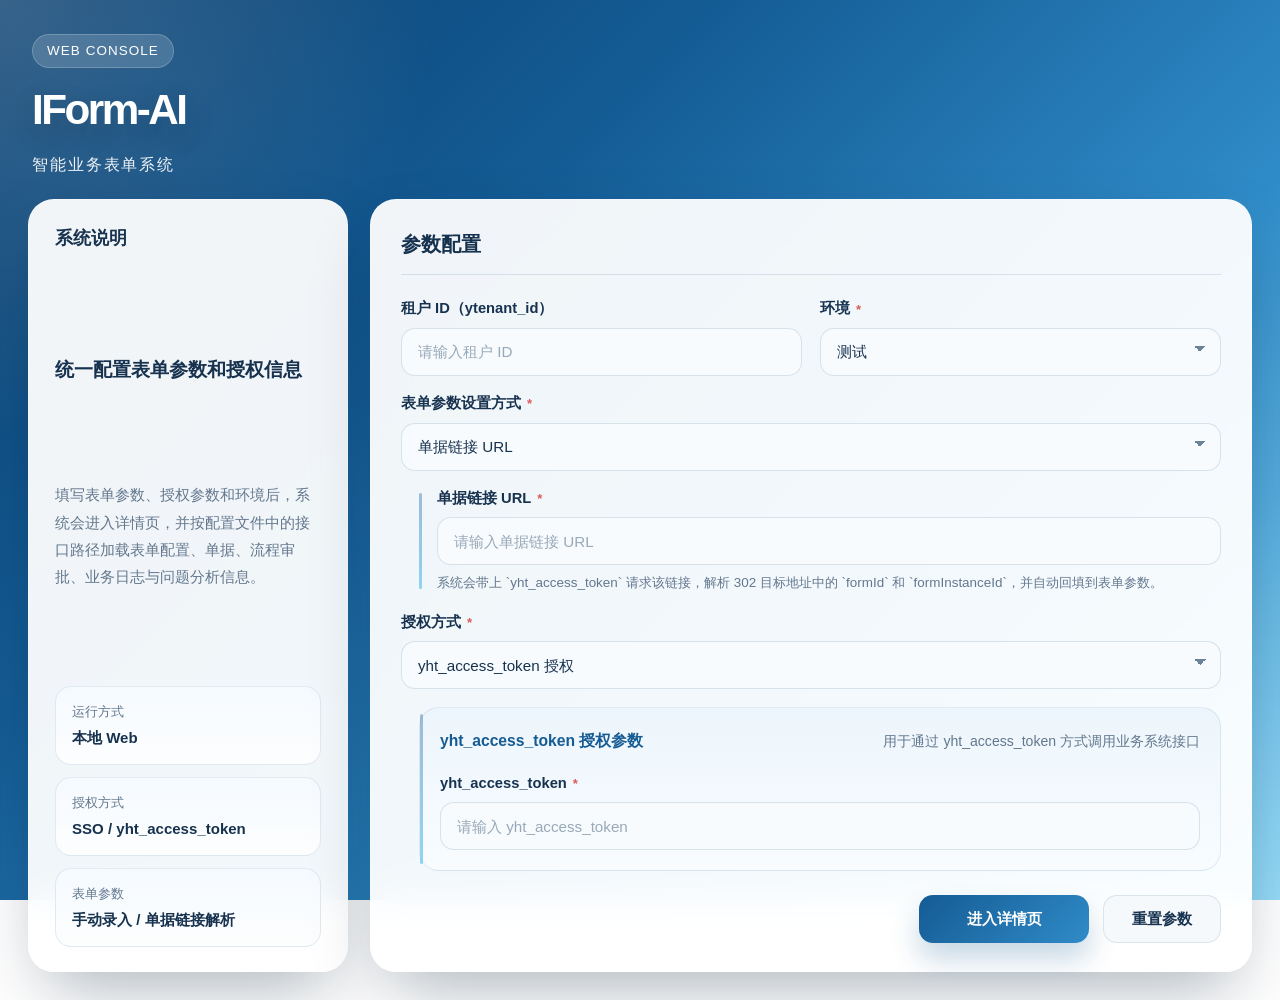
==== IForm-AI/assets/templates/index.html @ 5bcc00d0 "init" ====
<!DOCTYPE html>
<html lang="zh-CN">
<head>
    <meta charset="UTF-8">
    <meta name="viewport" content="width=device-width, initial-scale=1.0">
    <title>IForm-AI 表单业务系统</title>
    <link rel="icon" href="data:image/svg+xml,%3Csvg xmlns='http://www.w3.org/2000/svg' viewBox='0 0 64 64'%3E%3Crect width='64' height='64' rx='14' fill='%23155b94'/%3E%3Ctext x='32' y='41' font-size='28' text-anchor='middle' fill='white' font-family='Arial, sans-serif'%3EAI%3C/text%3E%3C/svg%3E">
    <link rel="stylesheet" href="../static/css/style.css?v=9">
</head>
<body class="page-home">
    <div class="container container-home">
        <header class="header header-home">
            <div class="hero-badge">Web Console</div>
            <h1 class="logo">IForm-AI</h1>
            <p class="subtitle">智能业务表单系统</p>
        </header>

        <main class="main-content home-main">
            <section class="form-shell">
                <aside class="intro-panel glass-panel">
                    <div class="panel-head panel-head-compact">
                        <h2 class="panel-title">系统说明</h2>
                    </div>
                    <p class="intro-title">统一配置表单参数和授权信息</p>
                    <p class="intro-text">填写表单参数、授权参数和环境后，系统会进入详情页，并按配置文件中的接口路径加载表单配置、单据、流程审批、业务日志与问题分析信息。</p>

                    <div class="intro-list">
                        <div class="intro-item">
                            <span class="intro-key">运行方式</span>
                            <span class="intro-value">本地 Web</span>
                        </div>
                        <div class="intro-item">
                            <span class="intro-key">授权方式</span>
                            <span class="intro-value">SSO / yht_access_token</span>
                        </div>
                        <div class="intro-item">
                            <span class="intro-key">表单参数</span>
                            <span class="intro-value">手动录入 / 单据链接解析</span>
                        </div>
                    </div>
                </aside>

                <section class="form-card form-card-wide">
                    <h2 class="form-title">参数配置</h2>
                    <form id="businessForm" class="form form-desktop">
                        <div class="form-grid">
                            <div class="form-group">
                                <label for="ytenant_id" class="form-label">
                                    <span class="label-text">租户 ID（ytenant_id）</span>
                                </label>
                                <input type="text" id="ytenant_id" name="ytenant_id" class="form-input" placeholder="请输入租户 ID">
                            </div>

                            <div class="form-group">
                                <label for="environment" class="form-label">
                                    <span class="label-text">环境</span>
                                    <span class="required">*</span>
                                </label>
                                <select id="environment" name="environment" class="form-input form-select" required>
                                    <option value="test">测试</option>
                                    <option value="daily">日常</option>
                                    <option value="pre">预发</option>
                                    <option value="core1">核心1</option>
                                    <option value="core2">核心2</option>
                                    <option value="core3">核心3</option>
                                    <option value="core4">核心4</option>
                                    <option value="shangkai">商开</option>
                                    <option value="overseas">海外</option>
                                </select>
                            </div>

                            <div class="form-group form-group-full">
                                <label for="formParamMode" class="form-label">
                                    <span class="label-text">表单参数设置方式</span>
                                    <span class="required">*</span>
                                </label>
                                <select id="formParamMode" name="formParamMode" class="form-input form-select" required>
                                    <option value="manual">表单Id + 单据Id</option>
                                    <option value="url">单据链接 URL</option>
                                </select>
                            </div>

                            <div class="form-grid form-grid-nested sub-level-block" id="manualParamGroup">
                                <div class="form-group">
                                    <label for="pkBo" class="form-label">
                                        <span class="label-text">表单Id（pkBo）</span>
                                        <span class="required">*</span>
                                    </label>
                                    <input type="text" id="pkBo" name="pkBo" class="form-input" placeholder="请输入表单Id">
                                </div>

                                <div class="form-group">
                                    <label for="pkBoins" class="form-label">
                                        <span class="label-text">单据Id（pkBoins）</span>
                                        <span class="required">*</span>
                                    </label>
                                    <input type="text" id="pkBoins" name="pkBoins" class="form-input" placeholder="请输入单据Id">
                                </div>
                            </div>

                            <div class="form-group form-group-full sub-level-block is-hidden" id="urlParamGroup">
                                <label for="billUrl" class="form-label">
                                    <span class="label-text">单据链接 URL</span>
                                    <span class="required">*</span>
                                </label>
                                <input type="url" id="billUrl" name="billUrl" class="form-input" placeholder="请输入单据链接 URL">
                                <div class="field-note">系统会带上 `yht_access_token` 请求该链接，解析 302 目标地址中的 `formId` 和 `formInstanceId`，并自动回填到表单参数。</div>
                            </div>

                            <div class="form-group form-group-full">
                                <label for="authType" class="form-label">
                                    <span class="label-text">授权方式</span>
                                    <span class="required">*</span>
                                </label>
                                <select id="authType" name="authType" class="form-input form-select" required>
                                    <option value="sso">sso授权</option>
                                    <option value="yht_access_token">yht_access_token 授权</option>
                                </select>
                            </div>
                        </div>

                        <section class="auth-block sub-level-block" id="ssoAuthGroup">
                            <div class="auth-block-head">
                                <div class="auth-block-title">SSO 授权参数</div>
                                <div class="auth-block-note">用于通过 SSO 方式调用业务系统接口</div>
                            </div>
                            <div class="form-grid">
                                <div class="form-group form-group-full">
                                    <label for="ssoUrl" class="form-label">
                                        <span class="label-text">SSO 链接地址（ssoUrl）</span>
                                        <span class="required">*</span>
                                    </label>
                                    <input type="url" id="ssoUrl" name="ssoUrl" class="form-input" placeholder="请输入 SSO 链接地址">
                                </div>

                                <div class="form-group">
                                    <label for="secretKey" class="form-label">
                                        <span class="label-text">密钥（secretKey）</span>
                                        <span class="required">*</span>
                                    </label>
                                    <input type="text" id="secretKey" name="secretKey" class="form-input" placeholder="请输入密钥">
                                </div>

                                <div class="form-group">
                                    <label for="linkPassword" class="form-label">
                                        <span class="label-text">链接密码（linkPassword）</span>
                                    </label>
                                    <input type="text" id="linkPassword" name="linkPassword" class="form-input" placeholder="请输入链接密码，没有可不填">
                                </div>
                            </div>
                        </section>

                        <section class="auth-block sub-level-block is-hidden" id="tokenAuthGroup">
                            <div class="auth-block-head">
                                <div class="auth-block-title">yht_access_token 授权参数</div>
                                <div class="auth-block-note">用于通过 yht_access_token 方式调用业务系统接口</div>
                            </div>
                            <div class="form-grid">
                                <div class="form-group form-group-full">
                                    <label for="yhtAccessToken" class="form-label">
                                        <span class="label-text">yht_access_token</span>
                                        <span class="required">*</span>
                                    </label>
                                    <input type="text" id="yhtAccessToken" name="yht_access_token" class="form-input" placeholder="请输入 yht_access_token">
                                </div>
                            </div>
                        </section>

                        <div class="form-actions">
                            <button type="submit" class="btn btn-primary">
                                <span class="btn-text">进入详情页</span>
                                <span class="btn-loading" style="display: none;">
                                    <span class="spinner"></span>
                                    处理中...
                                </span>
                            </button>
                            <button type="reset" class="btn btn-secondary">重置参数</button>
                        </div>
                    </form>
                </section>
            </section>
        </main>
    </div>

    <div id="toast" class="toast" style="display: none;">
        <span class="toast-message"></span>
    </div>

    <script src="../static/js/app.js?v=9"></script>
</body>
</html>
---- IForm-AI/assets/static/css/style.css ----
/* IForm-AI Desktop System Styles */

*, *::before, *::after {
    box-sizing: border-box;
    margin: 0;
    padding: 0;
}

:root {
    --bg-1: #0a4070;
    --bg-2: #145c95;
    --bg-3: #2f8bc7;
    --bg-4: #85d5f7;
    --panel-bg: rgba(255, 255, 255, 0.94);
    --panel-border: rgba(255, 255, 255, 0.34);
    --panel-shadow: 0 30px 70px -18px rgba(0, 28, 52, 0.35);
    --text-main: #17324f;
    --text-sub: #63778d;
    --line-soft: rgba(18, 74, 118, 0.1);
    --accent-1: #155b94;
    --accent-2: #2f8bc7;
    --accent-3: #6fc8ed;
    --surface-soft: #f5faff;
    --surface-mid: #edf5fc;
    --danger: #d95c57;
    --success: #239768;
}

html {
    min-height: 100%;
    font-size: 16px;
    scroll-behavior: smooth;
    -webkit-text-size-adjust: 100%;
    -webkit-tap-highlight-color: transparent;
}

body {
    min-height: 100vh;
    min-height: 100dvh;
    padding: 28px;
    font-family: "Segoe UI", "PingFang SC", "Microsoft YaHei", sans-serif;
    line-height: 1.6;
    color: var(--text-main);
    background:
        radial-gradient(circle at top left, rgba(255, 255, 255, 0.18), transparent 28%),
        radial-gradient(circle at bottom right, rgba(255, 255, 255, 0.14), transparent 26%),
        linear-gradient(135deg, var(--bg-1), var(--bg-2), var(--bg-3), var(--bg-4));
    background-size: cover;
    background-attachment: fixed;
    -webkit-font-smoothing: antialiased;
    -moz-osx-font-smoothing: grayscale;
}

.container {
    width: min(100%, 1320px);
    margin: 0 auto;
}

.container-home {
    display: flex;
    flex-direction: column;
    gap: 22px;
}

.container-wide {
    display: flex;
    flex-direction: column;
    gap: 22px;
}

.header {
    color: #fff;
}

.header-home {
    display: flex;
    flex-direction: column;
    gap: 8px;
    padding: 6px 4px 0;
}

.header-left {
    display: flex;
    flex-direction: column;
    gap: 14px;
}

.header-topbar {
    display: flex;
    align-items: center;
    justify-content: space-between;
    gap: 18px;
}

.hero-badge,
.detail-header-note {
    display: inline-flex;
    align-items: center;
    align-self: flex-start;
    min-height: 34px;
    padding: 0 14px;
    border-radius: 999px;
    background: rgba(255, 255, 255, 0.16);
    border: 1px solid rgba(255, 255, 255, 0.2);
    color: #fff;
    font-size: 0.84rem;
    letter-spacing: 0.08em;
    text-transform: uppercase;
    backdrop-filter: blur(12px);
    -webkit-backdrop-filter: blur(12px);
}

.logo {
    font-size: clamp(2.6rem, 3.3vw, 3.6rem);
    font-weight: 800;
    letter-spacing: -0.06em;
    margin: 0;
    text-shadow: 0 10px 35px rgba(0, 0, 0, 0.2);
}

.subtitle {
    color: rgba(255, 255, 255, 0.92);
    font-size: 0.98rem;
    letter-spacing: 0.12em;
    text-transform: uppercase;
}

.detail-header-row {
    display: flex;
    align-items: flex-end;
    justify-content: space-between;
    gap: 18px;
}

.main-content {
    width: 100%;
}

.home-main,
.detail-main {
    display: flex;
    flex-direction: column;
    gap: 22px;
}

.detail-workspace {
    display: grid;
    grid-template-columns: 340px minmax(0, 1fr);
    gap: 22px;
    align-items: start;
}

.detail-sidebar {
    position: sticky;
    top: 28px;
    display: flex;
    flex-direction: column;
    gap: 18px;
    max-height: calc(100vh - 56px);
    overflow: auto;
}

.sidebar-head {
    margin-bottom: 0;
}

.detail-content {
    min-height: calc(100vh - 198px);
    padding: 26px;
}

.detail-content-head {
    display: flex;
    align-items: flex-start;
    justify-content: space-between;
    gap: 18px;
    padding-bottom: 18px;
    border-bottom: 1px solid var(--line-soft);
    margin-bottom: 18px;
}

.form-shell {
    display: grid;
    grid-template-columns: 320px minmax(0, 1fr);
    gap: 22px;
    align-items: stretch;
}

.glass-panel,
.form-card {
    background: var(--panel-bg);
    border: 1px solid var(--panel-border);
    border-radius: 26px;
    box-shadow: var(--panel-shadow);
    backdrop-filter: blur(18px);
    -webkit-backdrop-filter: blur(18px);
}

.glass-panel {
    padding: 24px 26px;
}

.form-card {
    padding: 28px 30px;
}

.form-card-wide {
    min-height: 100%;
}

.intro-panel {
    display: flex;
    flex-direction: column;
    justify-content: space-between;
    gap: 20px;
}

.panel-head,
.panel-head-compact {
    display: flex;
    align-items: center;
    justify-content: space-between;
    gap: 16px;
}

.panel-head {
    margin-bottom: 18px;
}

.panel-head-compact {
    margin-bottom: 8px;
}

.panel-title {
    font-size: 1.12rem;
    font-weight: 700;
    color: var(--text-main);
}

.panel-note {
    color: var(--text-sub);
    font-size: 0.9rem;
}

.intro-title {
    font-size: 1.2rem;
    font-weight: 700;
    color: var(--text-main);
}

.intro-text {
    color: var(--text-sub);
    font-size: 0.95rem;
    line-height: 1.8;
}

.intro-list {
    display: flex;
    flex-direction: column;
    gap: 12px;
}

.intro-item {
    display: flex;
    flex-direction: column;
    gap: 4px;
    padding: 14px 16px;
    border-radius: 16px;
    background: linear-gradient(180deg, var(--surface-soft), #fdfefe);
    border: 1px solid var(--line-soft);
}

.intro-key {
    color: var(--text-sub);
    font-size: 0.82rem;
}

.intro-value {
    color: var(--text-main);
    font-weight: 700;
    font-size: 0.94rem;
}

.form-title {
    margin-bottom: 22px;
    padding-bottom: 14px;
    border-bottom: 1px solid rgba(21, 91, 148, 0.14);
    font-size: 1.28rem;
    font-weight: 700;
    color: var(--text-main);
}

.form {
    display: flex;
    flex-direction: column;
    gap: 18px;
}

.form-grid {
    display: grid;
    grid-template-columns: repeat(2, minmax(0, 1fr));
    gap: 16px 18px;
}

.form-grid-nested {
    grid-column: 1 / -1;
}

.is-hidden {
    display: none !important;
}

.form-group {
    display: flex;
    flex-direction: column;
    gap: 7px;
}

.form-group-full {
    grid-column: 1 / -1;
}

.field-note {
    color: var(--text-sub);
    font-size: 0.84rem;
    line-height: 1.7;
}

.sub-level-block {
    position: relative;
    margin-left: 18px;
    padding-left: 18px;
}

.sub-level-block::before {
    content: "";
    position: absolute;
    left: 0;
    top: 6px;
    bottom: 6px;
    width: 3px;
    border-radius: 999px;
    background: linear-gradient(180deg, rgba(21, 91, 148, 0.38), rgba(111, 200, 237, 0.75));
}

.form-label {
    display: flex;
    align-items: center;
    gap: 6px;
    color: var(--text-main);
    font-size: 0.92rem;
    font-weight: 600;
}

.label-text {
    display: inline-block;
}

.required {
    color: var(--danger);
    font-size: 0.82rem;
}

.form-input {
    width: 100%;
    min-height: 48px;
    padding: 0 16px;
    border: 1px solid rgba(18, 74, 118, 0.14);
    border-radius: 14px;
    background: #f8fbfe;
    color: var(--text-main);
    font-size: 0.95rem;
    transition: all 0.22s ease;
}

.form-input:hover {
    border-color: rgba(21, 91, 148, 0.26);
    background: #fff;
}

.form-input:focus {
    outline: none;
    border-color: var(--accent-2);
    background: #fff;
    box-shadow: 0 0 0 4px rgba(47, 139, 199, 0.12);
}

.form-input::placeholder {
    color: #98a9b8;
}

.form-select {
    appearance: none;
    -webkit-appearance: none;
    -moz-appearance: none;
    padding-right: 48px;
    background-image:
        linear-gradient(45deg, transparent 50%, #69839b 50%),
        linear-gradient(135deg, #69839b 50%, transparent 50%);
    background-position:
        calc(100% - 20px) calc(50% - 3px),
        calc(100% - 14px) calc(50% - 3px);
    background-size: 6px 6px, 6px 6px;
    background-repeat: no-repeat;
}

.form-select option {
    color: var(--text-main);
    background: #fff;
}

.auth-block {
    display: flex;
    flex-direction: column;
    gap: 18px;
    padding: 20px;
    border-radius: 20px;
    background: linear-gradient(180deg, rgba(236, 245, 252, 0.96), rgba(248, 252, 255, 0.96));
    border: 1px solid rgba(21, 91, 148, 0.1);
}

.auth-block-head {
    display: flex;
    align-items: baseline;
    justify-content: space-between;
    gap: 16px;
}

.auth-block-title {
    font-size: 0.98rem;
    font-weight: 700;
    color: var(--accent-1);
}

.auth-block-note {
    color: var(--text-sub);
    font-size: 0.88rem;
}

.form-actions {
    display: flex;
    justify-content: flex-end;
    gap: 14px;
    padding-top: 6px;
}

.btn {
    min-height: 48px;
    padding: 0 22px;
    border: 0;
    border-radius: 14px;
    font-size: 0.95rem;
    font-weight: 700;
    cursor: pointer;
    transition: all 0.22s ease;
    display: inline-flex;
    align-items: center;
    justify-content: center;
    gap: 8px;
}

.btn-primary {
    min-width: 170px;
    background: linear-gradient(135deg, var(--accent-1), var(--accent-2));
    color: #fff;
    box-shadow: 0 16px 28px rgba(21, 91, 148, 0.24);
}

.btn-primary:hover {
    transform: translateY(-1px);
    box-shadow: 0 20px 34px rgba(21, 91, 148, 0.28);
}

.btn-primary:disabled {
    opacity: 0.72;
    cursor: not-allowed;
    transform: none;
    box-shadow: none;
}

.btn-secondary {
    min-width: 118px;
    background: #f6f9fc;
    color: var(--text-main);
    border: 1px solid rgba(18, 74, 118, 0.12);
}

.btn-secondary:hover {
    background: #fff;
}

.btn-inline {
    min-width: 124px;
}

.btn-loading {
    display: flex;
    align-items: center;
    gap: 10px;
}

.spinner {
    width: 17px;
    height: 17px;
    border: 2px solid rgba(255, 255, 255, 0.35);
    border-top-color: #fff;
    border-radius: 50%;
    animation: spin 0.8s linear infinite;
}

@keyframes spin {
    to {
        transform: rotate(360deg);
    }
}

.back-link,
.status-chip {
    min-height: 40px;
    padding: 0 16px;
    border-radius: 999px;
    display: inline-flex;
    align-items: center;
    justify-content: center;
    color: #fff;
    backdrop-filter: blur(12px);
    -webkit-backdrop-filter: blur(12px);
}

.back-link {
    background: rgba(255, 255, 255, 0.18);
    border: 1px solid rgba(255, 255, 255, 0.2);
    text-decoration: none;
    font-size: 0.92rem;
}

.back-link:hover {
    background: rgba(255, 255, 255, 0.24);
}

.status-chip {
    background: rgba(255, 255, 255, 0.16);
    border: 1px solid rgba(255, 255, 255, 0.16);
    font-size: 0.88rem;
    font-weight: 700;
}

.status-chip.is-loading {
    background: rgba(255, 183, 0, 0.22);
}

.status-chip.is-success {
    background: rgba(35, 151, 104, 0.22);
}

.status-chip.is-error {
    background: rgba(217, 92, 87, 0.24);
}

.summary-grid {
    display: grid;
    gap: 14px;
}

.summary-grid-wide {
    grid-template-columns: repeat(4, minmax(0, 1fr));
}

.summary-grid-sidebar {
    grid-template-columns: 1fr;
    gap: 10px;
}

.summary-item {
    display: flex;
    flex-direction: column;
    gap: 8px;
    min-height: 96px;
    padding: 16px;
    border-radius: 18px;
    background: linear-gradient(180deg, var(--surface-mid), #fdfefe);
    border: 1px solid var(--line-soft);
}

.summary-label {
    color: var(--text-sub);
    font-size: 0.82rem;
}

.summary-value {
    color: var(--text-main);
    font-size: 0.95rem;
    font-weight: 700;
    word-break: break-word;
}

.summary-grid-sidebar .summary-item {
    min-height: auto;
    padding: 13px 14px;
    border-radius: 14px;
}

.summary-grid-sidebar .summary-label {
    font-size: 0.78rem;
}

.summary-grid-sidebar .summary-value {
    font-size: 0.9rem;
}

.sidebar-actions {
    display: grid;
    grid-template-columns: 1fr;
    gap: 10px;
    padding-top: 4px;
}

.tabs-panel {
    padding-top: 20px;
}

.tab-list {
    display: flex;
    flex-wrap: wrap;
    gap: 12px;
    margin-bottom: 18px;
}

.tab-list-bar {
    padding: 8px;
    border-radius: 18px;
    background: rgba(237, 245, 252, 0.72);
    border: 1px solid var(--line-soft);
}

.tab-button {
    min-height: 44px;
    padding: 0 18px;
    border: 0;
    border-radius: 999px;
    background: #eef5fb;
    color: #2d5274;
    font-size: 0.92rem;
    font-weight: 700;
    cursor: pointer;
    transition: all 0.2s ease;
}

.tab-button:hover {
    background: #e4eff8;
}

.tab-button.is-active {
    color: #fff;
    background: linear-gradient(135deg, var(--accent-1), var(--accent-2));
    box-shadow: 0 14px 28px rgba(21, 91, 148, 0.2);
}

.tab-panels {
    min-height: 420px;
}

.detail-tab-panels {
    min-height: 520px;
}

.tab-panel {
    animation: fadeUp 0.22s ease;
}

.data-block {
    min-height: 280px;
}

.business-data-view {
    display: flex;
    flex-direction: column;
    gap: 18px;
}

.business-section {
    overflow: hidden;
    border: 1px solid rgba(18, 74, 118, 0.12);
    border-radius: 18px;
    background: linear-gradient(180deg, #ffffff, #f7fbff);
    box-shadow: 0 14px 30px -26px rgba(21, 91, 148, 0.5);
}

.business-section-head {
    display: flex;
    align-items: center;
    justify-content: space-between;
    gap: 16px;
    padding: 15px 18px;
    background: linear-gradient(90deg, rgba(21, 91, 148, 0.1), rgba(111, 200, 237, 0.08));
    border-bottom: 1px solid rgba(18, 74, 118, 0.1);
}

.business-section-title {
    color: var(--accent-1);
    font-size: 0.98rem;
    font-weight: 800;
}

.business-section-note {
    color: var(--text-sub);
    font-size: 0.82rem;
}

.business-table-wrap {
    width: 100%;
    overflow-x: auto;
}

.business-table {
    width: 100%;
    min-width: 520px;
    border-collapse: collapse;
    table-layout: fixed;
    background: #fff;
}

.business-table th,
.business-table td {
    padding: 13px 16px;
    border-bottom: 1px solid rgba(18, 74, 118, 0.09);
    color: var(--text-main);
    font-size: 0.92rem;
    line-height: 1.6;
    text-align: left;
    vertical-align: top;
    word-break: break-word;
}

.business-table thead th {
    background: #eef6fc;
    color: #49657d;
    font-size: 0.78rem;
    font-weight: 800;
    letter-spacing: 0.08em;
    text-transform: uppercase;
}

.business-table tbody th {
    width: 30%;
    background: #f8fbfe;
    color: #42617d;
    font-weight: 700;
}

.business-table tbody tr:last-child th,
.business-table tbody tr:last-child td {
    border-bottom: 0;
}

.business-table-detail {
    min-width: 680px;
    table-layout: auto;
}

.business-table-detail tbody th {
    width: 80px;
    text-align: center;
}

.tree-list {
    display: flex;
    flex-direction: column;
    gap: 12px;
    padding: 16px;
}

.tree-list .tree-list {
    padding: 12px 0 0 18px;
}

.tree-node {
    position: relative;
    overflow: hidden;
    border: 1px solid rgba(18, 74, 118, 0.11);
    border-radius: 16px;
    background: #fff;
}

.tree-node::before {
    content: "";
    position: absolute;
    top: 46px;
    bottom: 16px;
    left: 25px;
    width: 1px;
    background: rgba(47, 139, 199, 0.18);
}

.tree-node-head {
    display: flex;
    align-items: center;
    gap: 10px;
    width: 100%;
    min-height: 46px;
    padding: 11px 14px;
    border: 0;
    background: #f7fbfe;
    border-bottom: 1px solid rgba(18, 74, 118, 0.08);
    cursor: pointer;
    text-align: left;
    font: inherit;
}

.tree-node-head:hover {
    background: #eef7fd;
}

.tree-node-head:focus-visible {
    outline: 2px solid rgba(47, 139, 199, 0.55);
    outline-offset: -2px;
}

.tree-node-dot {
    width: 10px;
    height: 10px;
    border: 2px solid #fff;
    border-radius: 50%;
    background: var(--accent-2);
    box-shadow: 0 0 0 4px rgba(47, 139, 199, 0.14);
}

.tree-node-toggle {
    width: 10px;
    height: 10px;
    border-right: 2px solid var(--accent-2);
    border-bottom: 2px solid var(--accent-2);
    transform: rotate(45deg);
    transition: transform 0.18s ease;
}

.tree-node.is-collapsed::before {
    display: none;
}

.tree-node.is-collapsed .tree-node-toggle {
    transform: rotate(-45deg);
}

.tree-node-title {
    flex: 1;
    min-width: 0;
    color: var(--text-main);
    font-size: 0.94rem;
    font-weight: 800;
}

.tree-node-type {
    padding: 2px 9px;
    border-radius: 999px;
    background: rgba(21, 91, 148, 0.09);
    color: var(--accent-1);
    font-size: 0.76rem;
    font-weight: 700;
}

.tree-node-body {
    display: flex;
    flex-direction: column;
    gap: 12px;
    padding: 14px;
}

.tree-node.is-collapsed > .tree-node-body {
    display: none;
}

.tree-empty {
    padding: 12px 14px;
    border-radius: 12px;
    background: var(--surface-soft);
    color: var(--text-sub);
    font-size: 0.88rem;
    text-align: center;
}

.info-grid {
    display: grid;
    grid-template-columns: repeat(2, minmax(0, 1fr));
    gap: 14px;
}

.info-grid.level-1,
.info-grid.level-2 {
    grid-template-columns: 1fr;
}

.info-item {
    padding: 15px 16px;
    border-radius: 16px;
    background: var(--surface-soft);
    border: 1px solid var(--line-soft);
}

.info-item.is-block {
    grid-column: 1 / -1;
}

.info-key {
    margin-bottom: 8px;
    color: var(--text-sub);
    font-size: 0.82rem;
    font-weight: 700;
}

.info-value {
    color: var(--text-main);
    font-size: 0.95rem;
    line-height: 1.7;
    word-break: break-word;
}

.stack-list {
    display: flex;
    flex-direction: column;
    gap: 12px;
}

.data-card {
    overflow: hidden;
    border-radius: 16px;
    border: 1px solid var(--line-soft);
    background: #f8fbfe;
}

.data-card-head {
    padding: 11px 15px;
    background: rgba(21, 91, 148, 0.08);
    color: var(--accent-1);
    font-size: 0.86rem;
    font-weight: 700;
}

.data-card-body {
    padding: 15px;
}

.empty-state {
    display: flex;
    flex-direction: column;
    align-items: center;
    justify-content: center;
    gap: 8px;
    min-height: 180px;
    padding: 24px 18px;
    border-radius: 16px;
    border: 1px dashed rgba(18, 74, 118, 0.16);
    background: var(--surface-soft);
    color: var(--text-sub);
    text-align: center;
}

.empty-state.is-error {
    border-color: rgba(217, 92, 87, 0.24);
    background: #fff5f4;
    color: #a14440;
}

.error-title {
    font-size: 1rem;
    font-weight: 800;
    line-height: 1.4;
    color: #8f2f2b;
}

.error-message {
    max-width: 560px;
    font-size: 0.92rem;
    line-height: 1.7;
    color: #b25752;
    word-break: break-word;
}

.text-value {
    display: inline-block;
}

.footer {
    padding: 6px 6px 0;
    text-align: center;
    color: rgba(255, 255, 255, 0.84);
    font-size: 0.86rem;
}

.toast {
    position: fixed;
    top: 28px;
    left: 50%;
    transform: translateX(-50%);
    z-index: 1000;
    padding: 14px 24px;
    border-radius: 14px;
    background: rgba(5, 14, 22, 0.9);
    color: #fff;
    font-size: 0.94rem;
    font-weight: 600;
    box-shadow: 0 16px 32px rgba(0, 0, 0, 0.24);
    backdrop-filter: blur(10px);
    -webkit-backdrop-filter: blur(10px);
}

.toast.success {
    background: rgba(35, 151, 104, 0.92);
}

.toast.error {
    background: rgba(217, 92, 87, 0.92);
}

@keyframes fadeUp {
    from {
        opacity: 0;
        transform: translateY(8px);
    }
    to {
        opacity: 1;
        transform: translateY(0);
    }
}

@media (max-width: 1100px) {
    .form-shell {
        grid-template-columns: 1fr;
    }

    .detail-workspace {
        grid-template-columns: 1fr;
    }

    .detail-sidebar {
        position: static;
        max-height: none;
    }

    .summary-grid-wide {
        grid-template-columns: repeat(2, minmax(0, 1fr));
    }

    .summary-grid-sidebar {
        grid-template-columns: repeat(2, minmax(0, 1fr));
    }
}

@media (max-width: 860px) {
    body {
        padding: 18px;
    }

    .form-grid,
    .summary-grid-wide,
    .summary-grid-sidebar,
    .info-grid {
        grid-template-columns: 1fr;
    }

    .business-section-head {
        flex-direction: column;
        align-items: flex-start;
    }

    .business-table {
        min-width: 460px;
    }

    .tree-list,
    .tree-node-body {
        padding: 12px;
    }

    .tree-list .tree-list {
        padding-left: 10px;
    }

    .detail-header-row,
    .auth-block-head,
    .panel-head,
    .header-topbar {
        flex-direction: column;
        align-items: flex-start;
    }

    .form-actions {
        flex-direction: column;
        align-items: stretch;
    }

    .sub-level-block {
        margin-left: 0;
        padding-left: 14px;
    }

    .btn,
    .btn-inline {
        width: 100%;
    }
}

::selection {
    background: rgba(47, 139, 199, 0.22);
    color: var(--text-main);
}
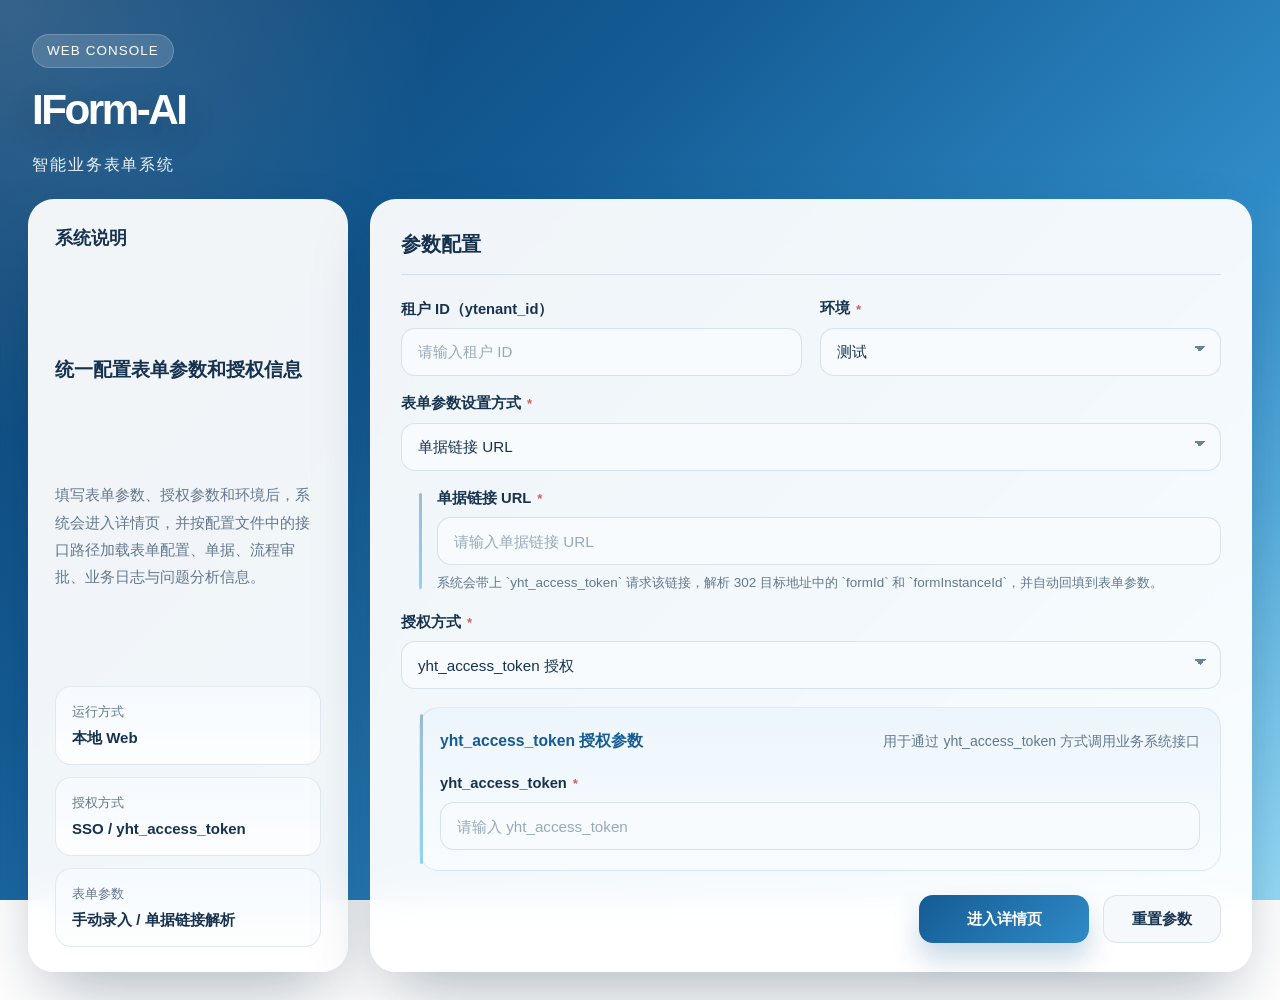
==== commit fa8fe8f9: "0426修改完善详情页展示bug处理2" ====
--- a/IForm-AI/assets/templates/index.html
+++ b/IForm-AI/assets/templates/index.html
@@ -5,7 +5,7 @@
     <meta name="viewport" content="width=device-width, initial-scale=1.0">
     <title>IForm-AI 表单业务系统</title>
     <link rel="icon" href="data:image/svg+xml,%3Csvg xmlns='http://www.w3.org/2000/svg' viewBox='0 0 64 64'%3E%3Crect width='64' height='64' rx='14' fill='%23155b94'/%3E%3Ctext x='32' y='41' font-size='28' text-anchor='middle' fill='white' font-family='Arial, sans-serif'%3EAI%3C/text%3E%3C/svg%3E">
-    <link rel="stylesheet" href="../static/css/style.css?v=9">
+    <link rel="stylesheet" href="../static/css/style.css?v=10">
 </head>
 <body class="page-home">
     <div class="container container-home">
@@ -186,6 +186,6 @@
         <span class="toast-message"></span>
     </div>
 
-    <script src="../static/js/app.js?v=9"></script>
+    <script src="../static/js/app.js?v=10"></script>
 </body>
 </html>
--- a/IForm-AI/assets/static/css/style.css
+++ b/IForm-AI/assets/static/css/style.css
@@ -696,6 +696,24 @@
     border-bottom: 1px solid rgba(18, 74, 118, 0.1);
 }
 
+.business-section-head.is-collapsible {
+    align-items: center;
+}
+
+.business-section-heading {
+    display: flex;
+    flex-direction: column;
+    gap: 4px;
+    min-width: 0;
+}
+
+.business-section-title-row {
+    display: flex;
+    align-items: center;
+    gap: 10px;
+    min-width: 0;
+}
+
 .business-section-title {
     color: var(--accent-1);
     font-size: 0.98rem;
@@ -705,6 +723,113 @@
 .business-section-note {
     color: var(--text-sub);
     font-size: 0.82rem;
+}
+
+.collapse-block {
+    display: flex;
+    flex-direction: column;
+}
+
+.collapse-block-head {
+    display: flex;
+    align-items: center;
+    gap: 10px;
+    width: 100%;
+    min-height: 46px;
+    padding: 11px 16px;
+    border: 0;
+    border-bottom: 1px solid rgba(18, 74, 118, 0.08);
+    background: rgba(244, 249, 253, 0.92);
+    color: var(--text-main);
+    text-align: left;
+    font: inherit;
+    cursor: pointer;
+}
+
+.collapse-block-head:hover {
+    background: #edf6fc;
+}
+
+.collapse-block-head:focus-visible {
+    outline: 2px solid rgba(47, 139, 199, 0.55);
+    outline-offset: -2px;
+}
+
+.collapse-block-toggle {
+    width: 10px;
+    height: 10px;
+    border-right: 2px solid var(--accent-2);
+    border-bottom: 2px solid var(--accent-2);
+    transform: rotate(45deg);
+    transition: transform 0.18s ease;
+}
+
+.collapse-block.is-collapsed .collapse-block-toggle {
+    transform: rotate(-45deg);
+}
+
+.collapse-block-title {
+    color: #36556f;
+    font-size: 0.84rem;
+    font-weight: 700;
+}
+
+.collapse-block-body {
+    display: flex;
+    flex-direction: column;
+}
+
+.collapse-block.is-collapsed > .collapse-block-body {
+    display: none;
+}
+
+.business-section-collapse > .collapse-block-head {
+    background: rgba(246, 250, 253, 0.94);
+}
+
+.section-collapse-toggle {
+    display: inline-flex;
+    align-items: center;
+    gap: 8px;
+    padding: 6px 10px;
+    border: 1px solid rgba(21, 91, 148, 0.14);
+    border-radius: 999px;
+    background: rgba(255, 255, 255, 0.82);
+    color: #42617d;
+    font: inherit;
+    font-size: 0.78rem;
+    font-weight: 700;
+    cursor: pointer;
+    white-space: nowrap;
+    flex: none;
+}
+
+.section-collapse-toggle:hover {
+    background: #fff;
+}
+
+.section-collapse-toggle:focus-visible {
+    outline: 2px solid rgba(47, 139, 199, 0.55);
+    outline-offset: 1px;
+}
+
+.section-collapse-toggle[aria-expanded="false"] .collapse-block-toggle {
+    transform: rotate(-45deg);
+}
+
+.section-collapse-text {
+    line-height: 1;
+}
+
+.subtable-detail-block {
+    overflow: hidden;
+    border: 1px solid rgba(18, 74, 118, 0.09);
+    border-radius: 14px;
+    background: #fbfdff;
+}
+
+.subtable-detail-block > .collapse-block-head {
+    border-bottom-color: rgba(18, 74, 118, 0.06);
 }
 
 .business-table-wrap {
@@ -761,6 +886,177 @@
 .business-table-detail tbody th {
     width: 80px;
     text-align: center;
+}
+
+.component-table {
+    min-width: 980px;
+}
+
+.component-row.is-layout-row td {
+    background: linear-gradient(90deg, rgba(21, 91, 148, 0.1), rgba(111, 200, 237, 0.06));
+    font-weight: 700;
+}
+
+.component-title-cell {
+    display: flex;
+    align-items: center;
+    gap: 10px;
+    min-width: 0;
+}
+
+.component-title-cell.depth-1 {
+    padding-left: 22px;
+}
+
+.component-title-cell.depth-2 {
+    padding-left: 44px;
+}
+
+.component-title-cell.depth-3 {
+    padding-left: 66px;
+}
+
+.component-title-cell.depth-4 {
+    padding-left: 88px;
+}
+
+.component-title-cell.depth-5,
+.component-title-cell.depth-6 {
+    padding-left: 110px;
+}
+
+.component-depth-line {
+    width: 14px;
+    height: 1px;
+    flex: none;
+    background: rgba(21, 91, 148, 0.35);
+}
+
+.component-row-toggle,
+.component-row-toggle-placeholder {
+    width: 18px;
+    height: 18px;
+    flex: none;
+}
+
+.component-row-toggle {
+    display: inline-flex;
+    align-items: center;
+    justify-content: center;
+    padding: 0;
+    border: 0;
+    border-radius: 999px;
+    background: rgba(21, 91, 148, 0.08);
+    cursor: pointer;
+}
+
+.component-row-toggle:hover {
+    background: rgba(21, 91, 148, 0.14);
+}
+
+.component-row-toggle:focus-visible {
+    outline: 2px solid rgba(47, 139, 199, 0.55);
+    outline-offset: 1px;
+}
+
+.component-row-toggle-icon {
+    width: 7px;
+    height: 7px;
+    border-right: 2px solid var(--accent-2);
+    border-bottom: 2px solid var(--accent-2);
+    transform: rotate(45deg);
+    transition: transform 0.18s ease;
+}
+
+.component-row.is-collapsed .component-row-toggle-icon {
+    transform: rotate(-45deg);
+}
+
+.component-row-toggle-placeholder {
+    display: inline-block;
+}
+
+.component-kind {
+    display: inline-flex;
+    align-items: center;
+    justify-content: center;
+    padding: 2px 8px;
+    border-radius: 999px;
+    font-size: 0.74rem;
+    font-weight: 700;
+    white-space: nowrap;
+}
+
+.component-kind.is-layout {
+    background: rgba(21, 91, 148, 0.14);
+    color: var(--accent-1);
+}
+
+.component-name {
+    min-width: 0;
+    color: var(--text-main);
+    font-weight: 700;
+}
+
+.component-meta-chip {
+    display: inline-flex;
+    align-items: center;
+    padding: 2px 8px;
+    border-radius: 999px;
+    background: rgba(21, 91, 148, 0.08);
+    color: #5b7489;
+    font-size: 0.74rem;
+    font-weight: 700;
+    white-space: nowrap;
+}
+
+.subtable-config-list {
+    display: flex;
+    flex-direction: column;
+    gap: 16px;
+    padding: 16px;
+}
+
+.subtable-card {
+    overflow: hidden;
+    border: 1px solid rgba(18, 74, 118, 0.11);
+    border-radius: 16px;
+    background: #fff;
+}
+
+.subtable-card-head {
+    display: flex;
+    align-items: center;
+    justify-content: space-between;
+    gap: 12px;
+    padding: 14px 16px;
+    background: #f6fbff;
+    border-bottom: 1px solid rgba(18, 74, 118, 0.08);
+}
+
+.subtable-card-title {
+    color: var(--accent-1);
+    font-size: 0.95rem;
+    font-weight: 800;
+}
+
+.subtable-card-meta {
+    color: var(--text-sub);
+    font-size: 0.8rem;
+    font-weight: 700;
+}
+
+.subtable-card-body {
+    padding: 16px;
+    display: flex;
+    flex-direction: column;
+    gap: 10px;
+}
+
+.subtable-card-label {
+    color: #42617d;
+    font-size: 0.82rem;
+    font-weight: 700;
 }
 
 .tree-list {
@@ -1067,6 +1363,10 @@
         min-width: 460px;
     }
 
+    .component-table {
+        min-width: 760px;
+    }
+
     .tree-list,
     .tree-node-body {
         padding: 12px;
@@ -1094,6 +1394,11 @@
         padding-left: 14px;
     }
 
+    .subtable-card-head {
+        align-items: flex-start;
+        flex-direction: column;
+    }
+
     .btn,
     .btn-inline {
         width: 100%;
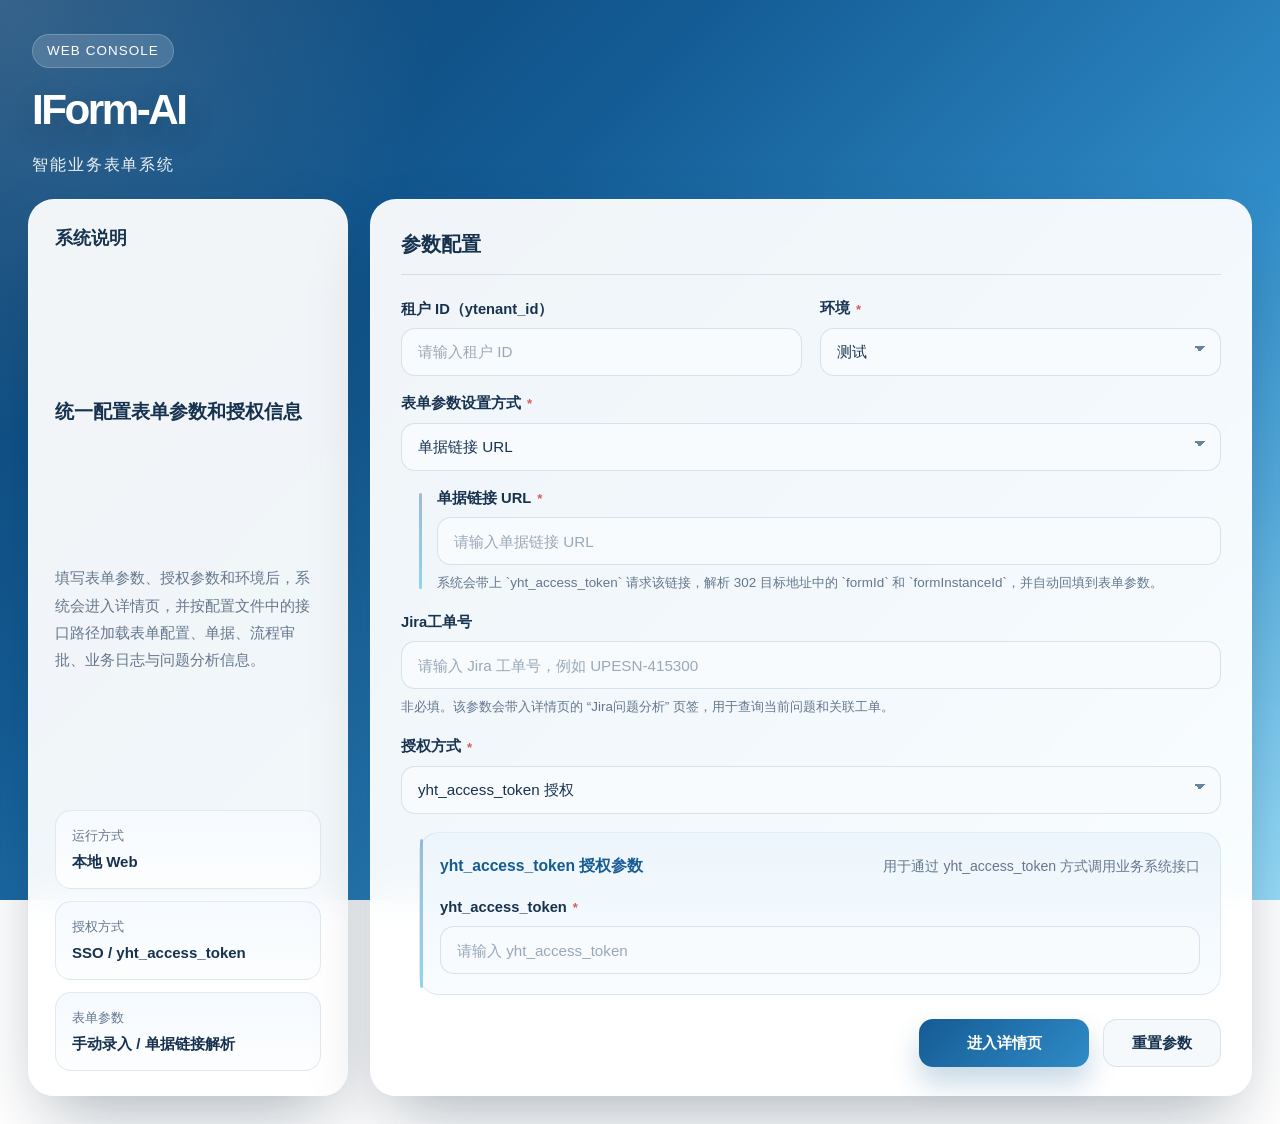
==== commit 256c996e: "0426-Jira页签的功能开发完善。" ====
--- a/IForm-AI/assets/templates/index.html
+++ b/IForm-AI/assets/templates/index.html
@@ -108,6 +108,14 @@
                             </div>
 
                             <div class="form-group form-group-full">
+                                <label for="jiraIssueKey" class="form-label">
+                                    <span class="label-text">Jira工单号</span>
+                                </label>
+                                <input type="text" id="jiraIssueKey" name="jiraIssueKey" class="form-input" placeholder="请输入 Jira 工单号，例如 UPESN-415300">
+                                <div class="field-note">非必填。该参数会带入详情页的 “Jira问题分析” 页签，用于查询当前问题和关联工单。</div>
+                            </div>
+
+                            <div class="form-group form-group-full">
                                 <label for="authType" class="form-label">
                                     <span class="label-text">授权方式</span>
                                     <span class="required">*</span>
--- a/IForm-AI/assets/static/css/style.css
+++ b/IForm-AI/assets/static/css/style.css
@@ -389,6 +389,13 @@
     color: #98a9b8;
 }
 
+.form-textarea {
+    min-height: 112px;
+    padding: 14px 16px;
+    resize: vertical;
+    line-height: 1.6;
+}
+
 .form-select {
     appearance: none;
     -webkit-appearance: none;
@@ -435,6 +442,36 @@
 .auth-block-note {
     color: var(--text-sub);
     font-size: 0.88rem;
+}
+
+.jira-control-block {
+    margin-bottom: 18px;
+}
+
+.jira-control-actions {
+    display: flex;
+    flex-wrap: wrap;
+    gap: 12px;
+}
+
+.jira-recent-issues-layout {
+    display: flex;
+    flex-direction: column;
+    gap: 14px;
+}
+
+.jira-inline-detail-block {
+    border: 1px solid rgba(18, 74, 118, 0.08);
+    border-radius: 14px;
+    background: #fbfdff;
+}
+
+.btn-mini {
+    min-height: 34px;
+    min-width: 92px;
+    padding: 0 14px;
+    border-radius: 10px;
+    font-size: 0.84rem;
 }
 
 .form-actions {
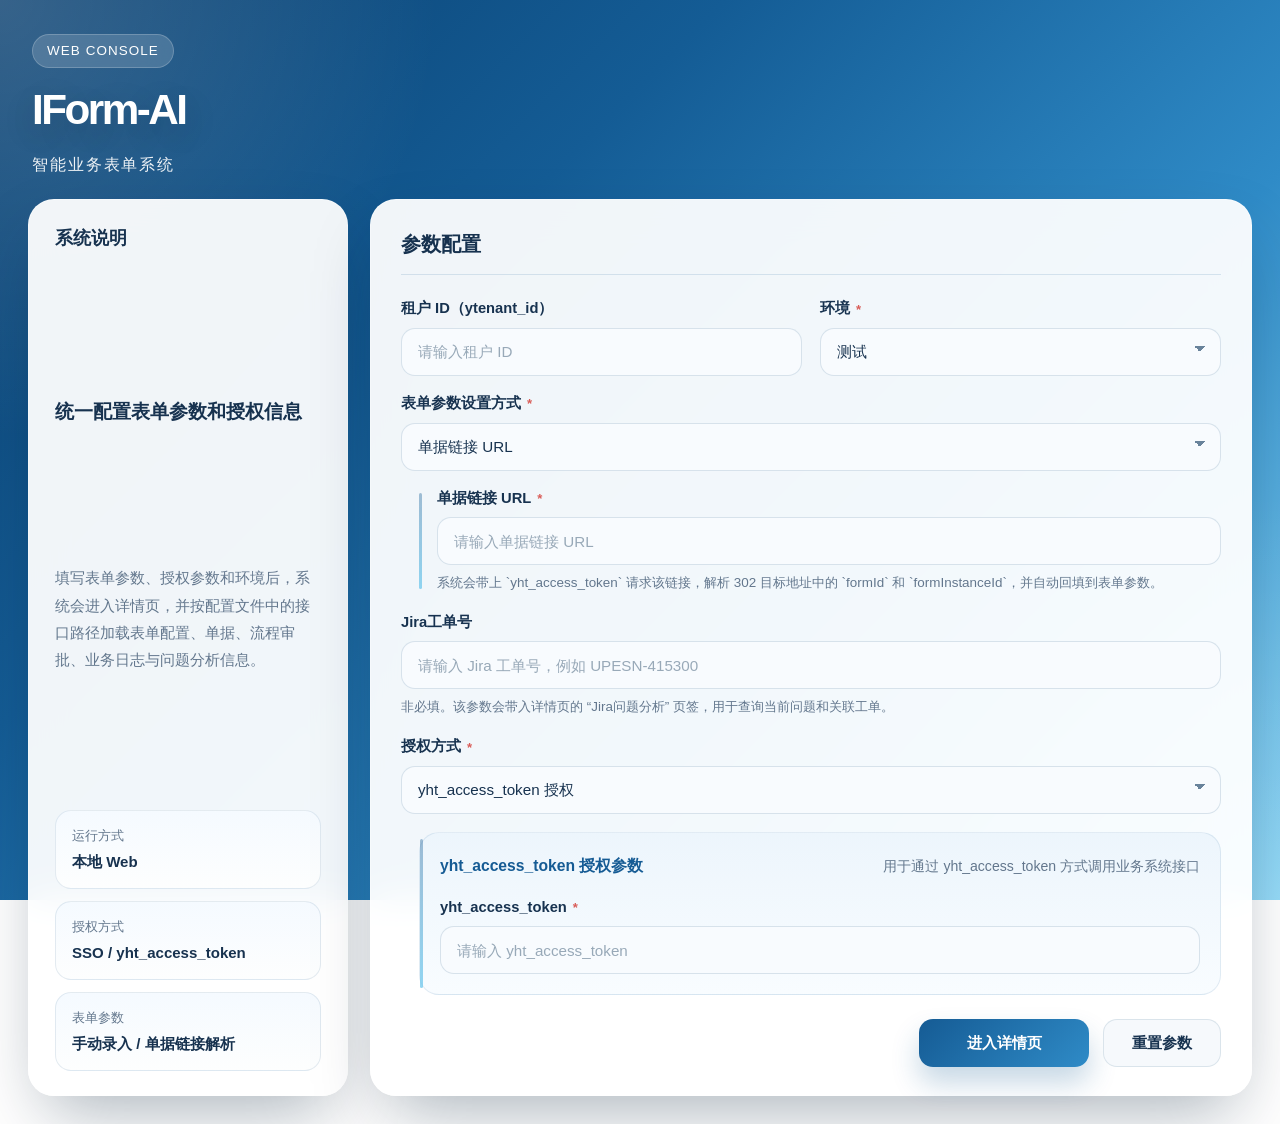
==== commit 6fff9f27: "改造jira域名配置（发布技能受限）" ====
--- a/IForm-AI/assets/templates/index.html
+++ b/IForm-AI/assets/templates/index.html
@@ -194,6 +194,7 @@
         <span class="toast-message"></span>
     </div>
 
-    <script src="../static/js/app.js?v=10"></script>
+    <script src="../static/config/runtime-config.js?v=1"></script>
+    <script src="../static/js/app.js?v=11"></script>
 </body>
 </html>
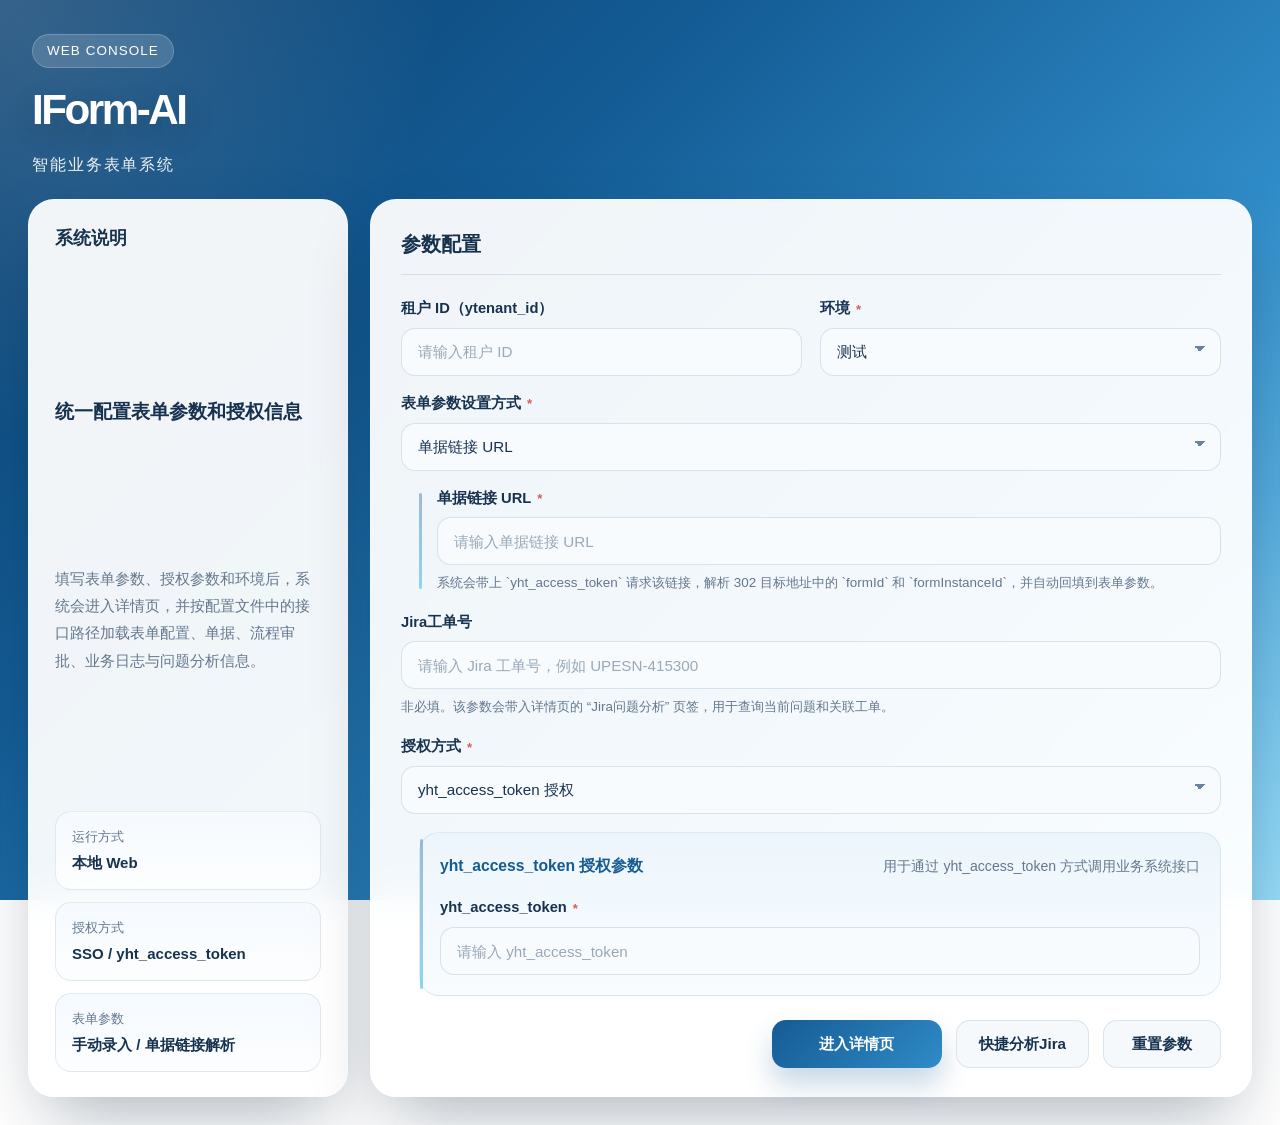
==== commit 1757293a: "完善首页快捷入口分析工单，补参逻辑。" ====
--- a/IForm-AI/assets/templates/index.html
+++ b/IForm-AI/assets/templates/index.html
@@ -182,6 +182,7 @@
                                     处理中...
                                 </span>
                             </button>
+                            <button type="button" class="btn btn-secondary" id="jiraQuickEnterBtn">快捷分析Jira</button>
                             <button type="reset" class="btn btn-secondary">重置参数</button>
                         </div>
                     </form>
--- a/IForm-AI/assets/static/css/style.css
+++ b/IForm-AI/assets/static/css/style.css
@@ -146,7 +146,7 @@
 .detail-workspace {
     display: grid;
     grid-template-columns: 340px minmax(0, 1fr);
-    gap: 22px;
+    gap: 24px;
     align-items: start;
 }
 
@@ -155,7 +155,7 @@
     top: 28px;
     display: flex;
     flex-direction: column;
-    gap: 18px;
+    gap: 22px;
     max-height: calc(100vh - 56px);
     overflow: auto;
 }
@@ -442,6 +442,68 @@
 .auth-block-note {
     color: var(--text-sub);
     font-size: 0.88rem;
+    line-height: 1.75;
+}
+
+.sidebar-section {
+    display: flex;
+    flex-direction: column;
+    gap: 16px;
+}
+
+.sidebar-section-head {
+    display: flex;
+    flex-direction: column;
+    gap: 6px;
+}
+
+.sidebar-section-head-stack {
+    gap: 8px;
+}
+
+.sidebar-section-eyebrow {
+    display: inline-flex;
+    align-items: center;
+    min-height: 24px;
+    padding: 0 10px;
+    border-radius: 999px;
+    background: rgba(21, 91, 148, 0.08);
+    color: var(--accent-1);
+    font-size: 0.72rem;
+    font-weight: 800;
+    letter-spacing: 0.08em;
+    text-transform: uppercase;
+    align-self: flex-start;
+}
+
+.sidebar-section-title {
+    font-size: 1.02rem;
+    font-weight: 700;
+    color: var(--text-main);
+}
+
+.detail-param-block {
+    gap: 22px;
+    margin-top: 0;
+    padding: 24px;
+}
+
+.detail-param-layout {
+    display: flex;
+    flex-direction: column;
+    gap: 14px;
+}
+
+.detail-param-grid {
+    margin-top: 0;
+}
+
+.detail-param-grid-compact {
+    gap: 12px 12px;
+}
+
+.detail-param-grid-single {
+    grid-template-columns: 1fr;
 }
 
 .jira-control-block {
@@ -454,10 +516,120 @@
     gap: 12px;
 }
 
+.jira-similar-analysis-actions {
+    display: flex;
+    flex-wrap: wrap;
+    align-items: center;
+    gap: 10px;
+}
+
+.jira-similar-analysis-status {
+    display: inline-flex;
+    align-items: center;
+    min-height: 34px;
+    padding: 0 12px;
+    border-radius: 999px;
+    background: rgba(21, 91, 148, 0.08);
+    color: var(--accent-1);
+    font-size: 0.82rem;
+    font-weight: 700;
+}
+
 .jira-recent-issues-layout {
     display: flex;
     flex-direction: column;
     gap: 14px;
+}
+
+.jira-recent-issues-pagination {
+    display: flex;
+    flex-direction: column;
+    align-items: stretch;
+    gap: 12px;
+    padding: 14px 16px;
+    border: 1px solid rgba(18, 74, 118, 0.08);
+    border-radius: 16px;
+    background: linear-gradient(180deg, rgba(247, 251, 255, 0.96), rgba(240, 247, 252, 0.9));
+}
+
+.jira-recent-issues-pagination.is-single-page {
+    gap: 0;
+}
+
+.jira-recent-issues-pagination-actions {
+    display: flex;
+    flex-wrap: wrap;
+    align-items: center;
+    gap: 8px;
+    padding-top: 2px;
+}
+
+.jira-recent-issues-pagination-summary {
+    display: flex;
+    flex-wrap: wrap;
+    align-items: center;
+    gap: 10px;
+}
+
+.jira-recent-issues-pagination-stat {
+    display: inline-flex;
+    align-items: baseline;
+    gap: 8px;
+    min-height: 38px;
+    padding: 0 14px;
+    border: 1px solid rgba(18, 74, 118, 0.08);
+    border-radius: 999px;
+    background: rgba(255, 255, 255, 0.82);
+    color: var(--text-main);
+    box-shadow: inset 0 1px 0 rgba(255, 255, 255, 0.6);
+}
+
+.jira-recent-issues-pagination-label {
+    color: var(--text-sub);
+    font-size: 0.77rem;
+    font-weight: 700;
+    letter-spacing: 0.04em;
+    text-transform: uppercase;
+}
+
+.jira-recent-issues-pagination-stat strong {
+    color: var(--accent-1);
+    font-size: 0.96rem;
+    font-weight: 800;
+}
+
+.jira-recent-issues-pagination .btn-mini {
+    min-width: 56px;
+    min-height: 36px;
+    padding: 0 12px;
+    border-radius: 999px;
+    font-size: 0.82rem;
+}
+
+.jira-recent-issues-pagination .btn-mini.is-active {
+    background: linear-gradient(135deg, var(--accent-1), var(--accent-2));
+    color: #fff;
+    box-shadow: 0 10px 18px rgba(21, 91, 148, 0.18);
+}
+
+.jira-recent-issues-pagination .btn-secondary:not(:disabled):hover {
+    border-color: rgba(21, 91, 148, 0.24);
+    box-shadow: 0 8px 16px rgba(21, 91, 148, 0.08);
+}
+
+.jira-recent-issues-pagination .btn-mini:disabled {
+    opacity: 0.56;
+    cursor: default;
+    box-shadow: none;
+}
+
+.jira-recent-issues-pagination-ellipsis {
+    display: inline-flex;
+    align-items: center;
+    justify-content: center;
+    min-width: 28px;
+    color: var(--text-subtle);
+    font-weight: 700;
 }
 
 .jira-inline-detail-block {
@@ -605,7 +777,7 @@
 
 .summary-grid-sidebar {
     grid-template-columns: 1fr;
-    gap: 10px;
+    gap: 12px;
 }
 
 .summary-item {
@@ -633,23 +805,25 @@
 
 .summary-grid-sidebar .summary-item {
     min-height: auto;
-    padding: 13px 14px;
-    border-radius: 14px;
+    padding: 16px 16px;
+    border-radius: 16px;
 }
 
 .summary-grid-sidebar .summary-label {
-    font-size: 0.78rem;
+    font-size: 0.79rem;
 }
 
 .summary-grid-sidebar .summary-value {
-    font-size: 0.9rem;
+    font-size: 0.94rem;
+    line-height: 1.65;
 }
 
 .sidebar-actions {
     display: grid;
     grid-template-columns: 1fr;
-    gap: 10px;
-    padding-top: 4px;
+    gap: 12px;
+    padding-top: 14px;
+    border-top: 1px solid rgba(21, 91, 148, 0.08);
 }
 
 .tabs-panel {
@@ -1446,3 +1620,76 @@
     background: rgba(47, 139, 199, 0.22);
     color: var(--text-main);
 }
+
+/* ==================== AI 智能分析样式 ==================== */
+.ai-analysis-result {
+    padding: 16px;
+    background: #f8f9fa;
+    border-radius: 8px;
+    min-height: 200px;
+}
+
+.ai-analysis-placeholder {
+    color: #666;
+    font-style: italic;
+    text-align: center;
+    padding: 60px 20px;
+}
+
+.ai-analysis-loading {
+    color: #2f8bc7;
+    text-align: center;
+    padding: 60px 20px;
+    font-size: 14px;
+}
+
+.ai-analysis-error {
+    color: #dc3545;
+    background: #fff3f3;
+    padding: 16px;
+    border-radius: 8px;
+    border: 1px solid #ffcdd2;
+}
+
+.ai-analysis-content {
+    background: #fff;
+    padding: 20px;
+    border-radius: 8px;
+    line-height: 1.8;
+    font-size: 14px;
+    white-space: pre-wrap;
+    word-break: break-word;
+}
+
+.ai-analysis-content strong {
+    color: #155b94;
+    font-weight: 600;
+}
+
+.ai-analysis-content em {
+    color: #666;
+    font-style: italic;
+}
+
+/* AI分析按钮 */
+#aiAnalyzeBtn {
+    margin-left: auto;
+    background: linear-gradient(135deg, #667eea 0%, #764ba2 100%);
+    border: none;
+    color: white;
+    padding: 8px 16px;
+    border-radius: 6px;
+    font-size: 13px;
+    cursor: pointer;
+    transition: all 0.3s ease;
+}
+
+#aiAnalyzeBtn:hover:not(:disabled) {
+    transform: translateY(-2px);
+    box-shadow: 0 4px 12px rgba(102, 126, 234, 0.4);
+}
+
+#aiAnalyzeBtn:disabled {
+    opacity: 0.6;
+    cursor: not-allowed;
+}
